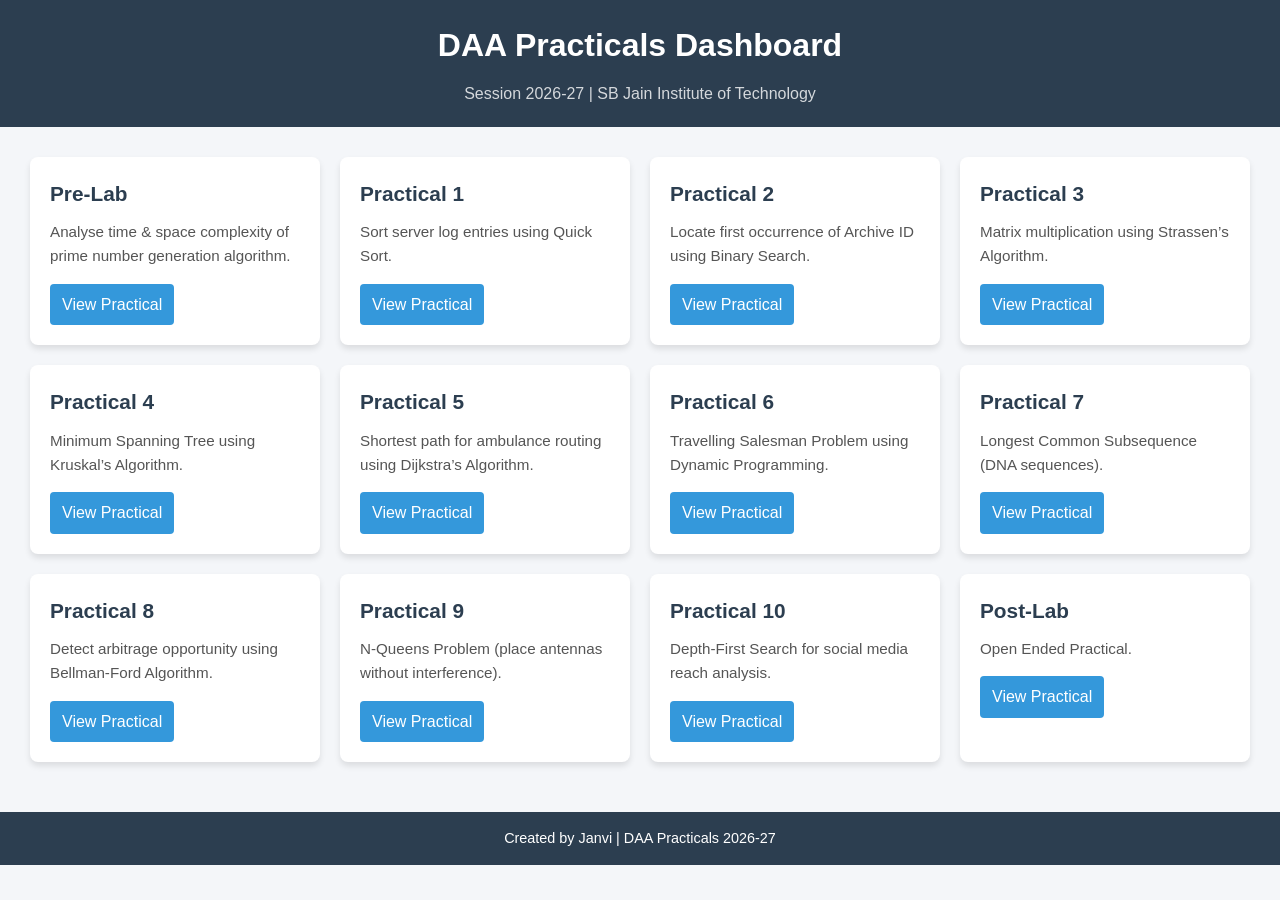
==== index.html @ 25be46c3 "Update index.html" ====
<!DOCTYPE html>
<html lang="en">
<head>
  <meta charset="UTF-8">
  <title>DAA Practicals Dashboard</title>
  <link rel="stylesheet" href="style.css">
</head>
<body>
  <header>
    <h1>DAA Practicals Dashboard</h1>
    <p>Session 2026-27 | SB Jain Institute of Technology</p>
  </header>

  <main>
    <section class="cards">
      <!-- Pre-Lab -->
      <div class="card">
        <h2>Pre-Lab</h2>
        <p>Analyse time & space complexity of prime number generation algorithm.</p>
       <a href="prelab.html">View Practical</a>
      </div>

      <!-- Practical 1 -->
      <div class="card">
        <h2>Practical 1</h2>
        <p>Sort server log entries using Quick Sort.</p>
              <a href="Practical01.html">View Practical</a>      
      </div>

      <!-- Practical 2 -->
      <div class="card">
        <h2>Practical 2</h2>
        <p>Locate first occurrence of Archive ID using Binary Search.</p>
        <a href="Practical02.html">View Practical</a>
      </div>

      <!-- Practical 3 -->
      <div class="card">
        <h2>Practical 3</h2>
        <p>Matrix multiplication using Strassen’s Algorithm.</p>
        <a href="Practical03.html">View Practical</a>
      </div>

      <!-- Practical 4 -->
      <div class="card">
        <h2>Practical 4</h2>
        <p>Minimum Spanning Tree using Kruskal’s Algorithm.</p>
          <a href="Practical04.html">View Practical</a>      
      </div>

      <!-- Practical 5 -->
      <div class="card">
        <h2>Practical 5</h2>
        <p>Shortest path for ambulance routing using Dijkstra’s Algorithm.</p>
        <a href="Practical05.html">View Practical</a>
      </div>

      <!-- Practical 6 -->
      <div class="card">
        <h2>Practical 6</h2>
        <p>Travelling Salesman Problem using Dynamic Programming.</p>
          <a href="Practical06.html">View Practical</a>      
      </div>

      <!-- Practical 7 -->
      <div class="card">
        <h2>Practical 7</h2>
        <p>Longest Common Subsequence (DNA sequences).</p>
          <a href="Practical07.html">View Practical</a>     
      </div>

      <!-- Practical 8 -->
      <div class="card">
        <h2>Practical 8</h2>
        <p>Detect arbitrage opportunity using Bellman-Ford Algorithm.</p>
        <a href="practicals/Practical08.html">View Practical</a>
      </div>

      <!-- Practical 9 -->
      <div class="card">
        <h2>Practical 9</h2>
        <p>N-Queens Problem (place antennas without interference).</p>
        <a href="practicals/Practical09.html">View Practical</a>
      </div>

      <!-- Practical 10 -->
      <div class="card">
        <h2>Practical 10</h2>
        <p>Depth-First Search for social media reach analysis.</p>
        <a href="practicals/Practical10.html">View Practical</a>
      </div>

      <!-- Post-Lab -->
      <div class="card">
        <h2>Post-Lab</h2>
        <p>Open Ended Practical.</p>
        <a href="practicals/postlab.html">View Practical</a>
      </div>
    </section>
  </main>

  <footer>
    <p>Created by Janvi | DAA Practicals 2026-27</p>
  </footer>
</body>
</html>
---- style.css ----
/* General Reset */
* {
  margin: 0;
  padding: 0;
  box-sizing: border-box;
  font-family: "Segoe UI", Tahoma, Geneva, Verdana, sans-serif;
}

/* Body */
body {
  background: #f4f6f9;
  color: #333;
  line-height: 1.6;
}

/* Header */
header {
  background: #2c3e50;
  color: #fff;
  padding: 20px;
  text-align: center;
}

header h1 {
  margin-bottom: 10px;
  font-size: 2rem;
}

header p {
  font-size: 1rem;
  opacity: 0.8;
}

/* Cards Section */
.cards {
  display: grid;
  grid-template-columns: repeat(auto-fit, minmax(280px, 1fr));
  gap: 20px;
  padding: 30px;
}

/* Card Style */
.card {
  background: #fff;
  border-radius: 8px;
  padding: 20px;
  box-shadow: 0 4px 6px rgba(0,0,0,0.1);
  transition: transform 0.2s ease, box-shadow 0.2s ease;
}

.card h2 {
  color: #2c3e50;
  margin-bottom: 10px;
  font-size: 1.3rem;
}

.card p {
  margin-bottom: 15px;
  font-size: 0.95rem;
  color: #555;
}

.card a {
  display: inline-block;
  text-decoration: none;
  background: #3498db;
  color: #fff;
  padding: 8px 12px;
  border-radius: 4px;
  transition: background 0.3s ease;
}

.card a:hover {
  background: #2980b9;
}

/* Hover Effect */
.card:hover {
  transform: translateY(-5px);
  box-shadow: 0 6px 12px rgba(0,0,0,0.15);
}

/* Footer */
footer {
  background: #2c3e50;
  color: #fff;
  text-align: center;
  padding: 15px;
  margin-top: 20px;
  font-size: 0.9rem;
}
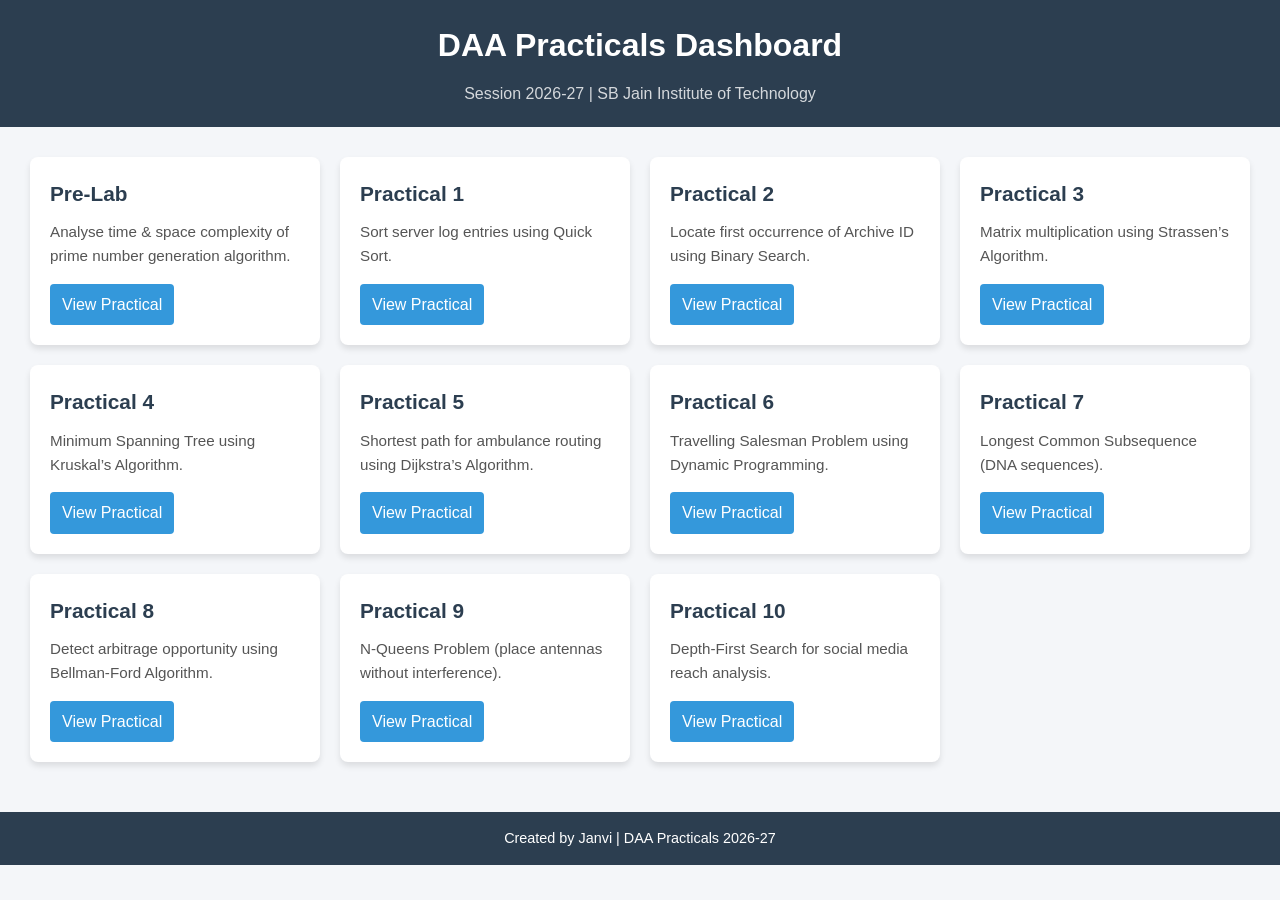
==== commit 4152c225: "Update index.html" ====
--- a/index.html
+++ b/index.html
@@ -90,12 +90,6 @@
         <a href="practicals/Practical10.html">View Practical</a>
       </div>
 
-      <!-- Post-Lab -->
-      <div class="card">
-        <h2>Post-Lab</h2>
-        <p>Open Ended Practical.</p>
-        <a href="practicals/postlab.html">View Practical</a>
-      </div>
     </section>
   </main>
 
